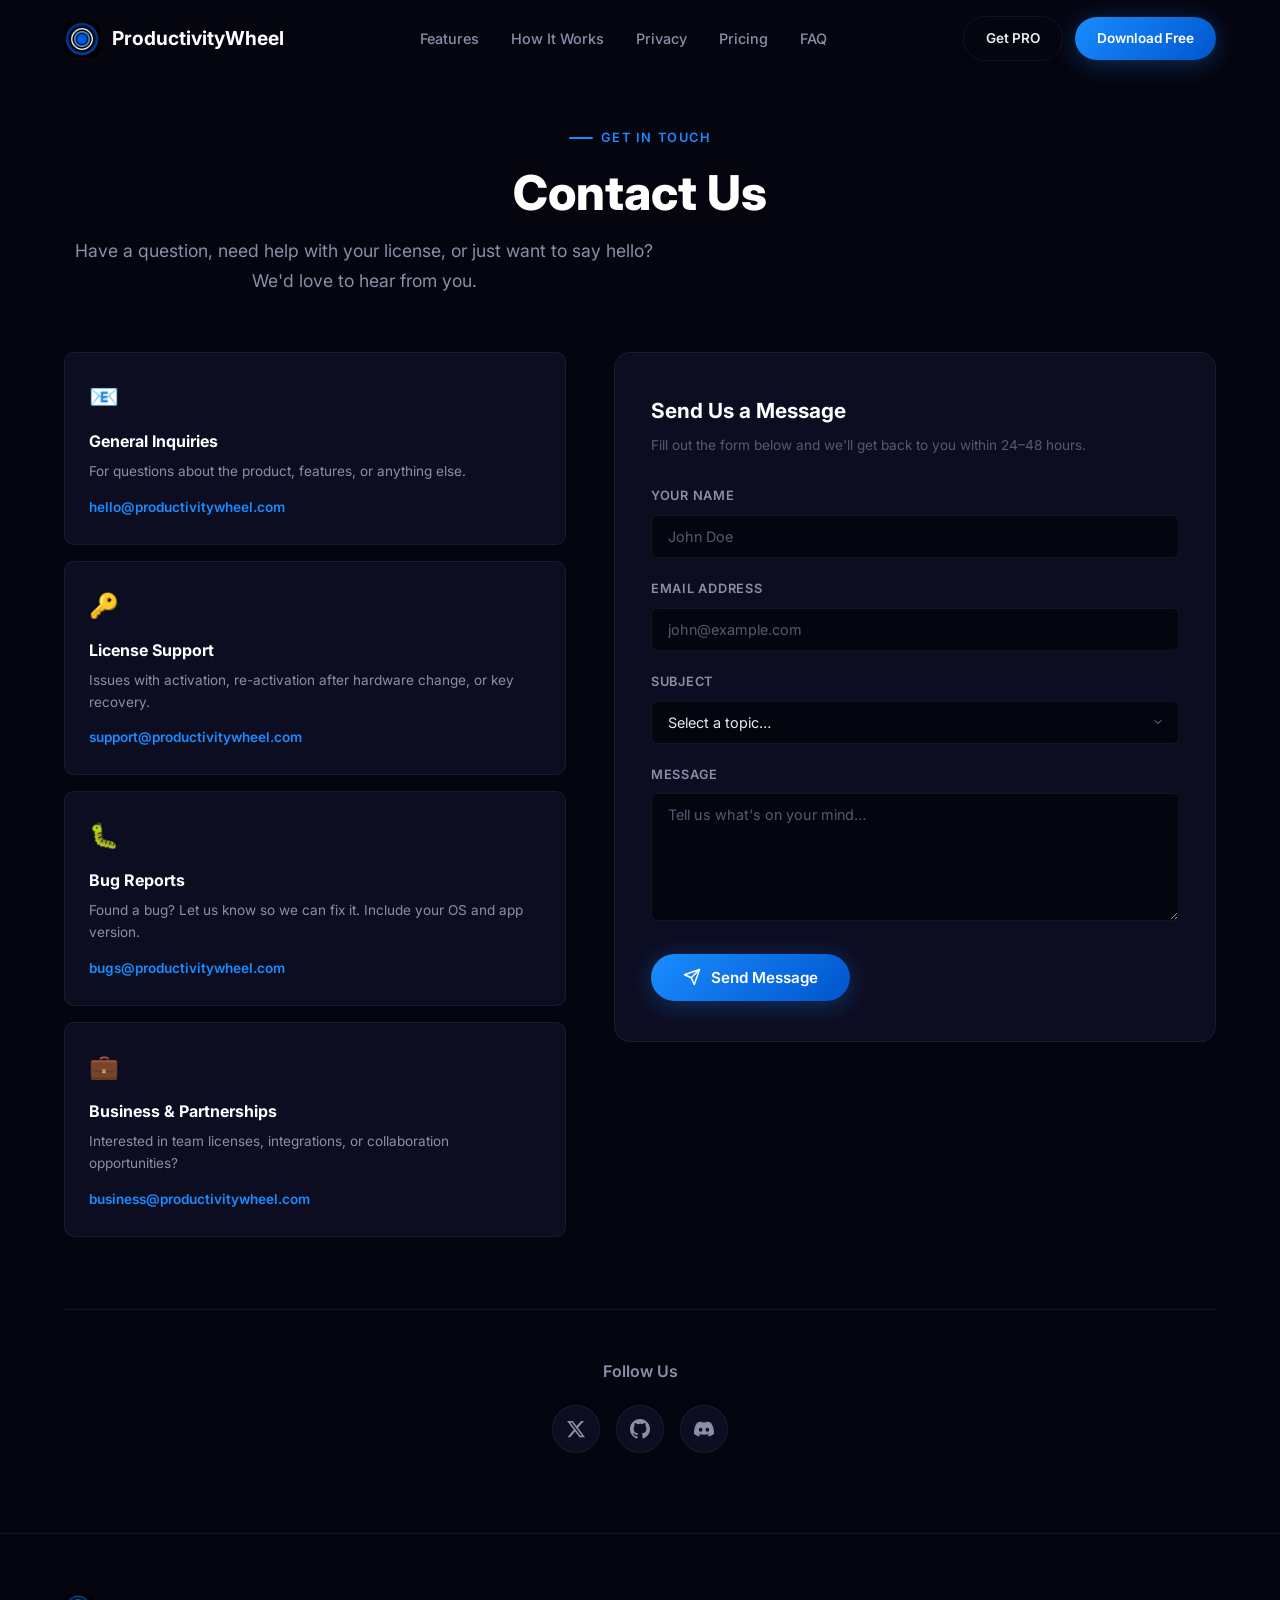
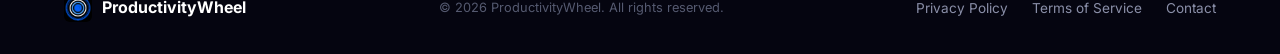
==== contact.html @ a4d05078 "ProductivityWheel Website" ====
<!DOCTYPE html>
<html lang="en">
<head>
  <meta charset="UTF-8" />
  <meta name="viewport" content="width=device-width, initial-scale=1.0" />
  <title>Contact Us — ProductivityWheel</title>
  <meta name="description" content="Get in touch with the ProductivityWheel team. Reach out for support, licensing questions, or business inquiries." />
  <link rel="icon" type="image/png" href="assets/images/logo.png" />
  <link rel="stylesheet" href="styles.css" />
</head>
<body>

  <!-- ====== NAVBAR ====== -->
  <nav class="navbar scrolled" id="navbar">
    <div class="container">
      <a href="index.html" class="navbar__logo">
        <img src="assets/images/logo.png" alt="ProductivityWheel Logo" />
        <span>ProductivityWheel</span>
      </a>
      <ul class="navbar__links" id="nav-links">
        <li><a href="index.html#features">Features</a></li>
        <li><a href="index.html#how-it-works">How It Works</a></li>
        <li><a href="index.html#privacy">Privacy</a></li>
        <li><a href="index.html#pricing">Pricing</a></li>
        <li><a href="index.html#faq">FAQ</a></li>
      </ul>
      <div class="navbar__cta">
        <a href="index.html#pricing" class="btn btn--outline btn--sm">Get PRO</a>
        <a href="index.html#download" class="btn btn--primary btn--sm">Download Free</a>
      </div>
      <button class="navbar__toggle" id="nav-toggle" aria-label="Toggle navigation" aria-expanded="false">
        <span></span><span></span><span></span>
      </button>
    </div>
  </nav>

  <!-- ====== CONTACT PAGE ====== -->
  <main class="legal-page contact-page">
    <div class="container">

      <div class="legal-page__header animate-on-scroll">
        <span class="section-label">Get In Touch</span>
        <h1 class="section-title">Contact Us</h1>
        <p class="section-subtitle">Have a question, need help with your license, or just want to say hello? We'd love to hear from you.</p>
      </div>

      <div class="contact-grid animate-on-scroll">

        <!-- Contact Cards -->
        <div class="contact-cards">

          <div class="contact-card">
            <div class="contact-card__icon">📧</div>
            <h3 class="contact-card__title">General Inquiries</h3>
            <p class="contact-card__desc">For questions about the product, features, or anything else.</p>
            <!-- PLACEHOLDER: Replace with real email -->
            <a href="mailto:hello@productivitywheel.com" class="contact-card__link">hello@productivitywheel.com</a>
          </div>

          <div class="contact-card">
            <div class="contact-card__icon">🔑</div>
            <h3 class="contact-card__title">License Support</h3>
            <p class="contact-card__desc">Issues with activation, re-activation after hardware change, or key recovery.</p>
            <!-- PLACEHOLDER: Replace with real email -->
            <a href="mailto:support@productivitywheel.com" class="contact-card__link">support@productivitywheel.com</a>
          </div>

          <div class="contact-card">
            <div class="contact-card__icon">🐛</div>
            <h3 class="contact-card__title">Bug Reports</h3>
            <p class="contact-card__desc">Found a bug? Let us know so we can fix it. Include your OS and app version.</p>
            <!-- PLACEHOLDER: Replace with real email or link -->
            <a href="mailto:bugs@productivitywheel.com" class="contact-card__link">bugs@productivitywheel.com</a>
          </div>

          <div class="contact-card">
            <div class="contact-card__icon">💼</div>
            <h3 class="contact-card__title">Business & Partnerships</h3>
            <p class="contact-card__desc">Interested in team licenses, integrations, or collaboration opportunities?</p>
            <!-- PLACEHOLDER: Replace with real email -->
            <a href="mailto:business@productivitywheel.com" class="contact-card__link">business@productivitywheel.com</a>
          </div>

        </div>

        <!-- Contact Form -->
        <div class="contact-form-wrapper">
          <h2 class="contact-form__title">Send Us a Message</h2>
          <p class="contact-form__subtitle">Fill out the form below and we'll get back to you within 24–48 hours.</p>

          <form class="contact-form" id="contact-form" action="#" method="POST">
            <div class="contact-form__group">
              <label for="contact-name" class="contact-form__label">Your Name</label>
              <input type="text" id="contact-name" name="name" class="contact-form__input" placeholder="John Doe" required />
            </div>

            <div class="contact-form__group">
              <label for="contact-email" class="contact-form__label">Email Address</label>
              <input type="email" id="contact-email" name="email" class="contact-form__input" placeholder="john@example.com" required />
            </div>

            <div class="contact-form__group">
              <label for="contact-subject" class="contact-form__label">Subject</label>
              <select id="contact-subject" name="subject" class="contact-form__input contact-form__select" required>
                <option value="" disabled selected>Select a topic…</option>
                <option value="general">General Question</option>
                <option value="license">License / Activation Issue</option>
                <option value="bug">Bug Report</option>
                <option value="feature">Feature Request</option>
                <option value="refund">Refund Request</option>
                <option value="business">Business Inquiry</option>
                <option value="other">Other</option>
              </select>
            </div>

            <div class="contact-form__group">
              <label for="contact-message" class="contact-form__label">Message</label>
              <textarea id="contact-message" name="message" class="contact-form__input contact-form__textarea" placeholder="Tell us what's on your mind…" rows="6" required></textarea>
            </div>

            <button type="submit" class="btn btn--primary contact-form__submit">
              <svg width="18" height="18" viewBox="0 0 24 24" fill="none" stroke="currentColor" stroke-width="2" stroke-linecap="round" stroke-linejoin="round"><line x1="22" y1="2" x2="11" y2="13"/><polygon points="22 2 15 22 11 13 2 9 22 2"/></svg>
              Send Message
            </button>
          </form>

          <!-- Success message (hidden by default) -->
          <div class="contact-form__success" id="form-success">
            <span class="contact-form__success-icon">✅</span>
            <h3>Message Sent!</h3>
            <p>Thank you for reaching out. We'll get back to you within 24–48 hours.</p>
          </div>
        </div>

      </div>

      <!-- Social / Additional Links -->
      <div class="contact-social animate-on-scroll">
        <h3 class="contact-social__title">Follow Us</h3>
        <div class="contact-social__links">
          <!-- PLACEHOLDER: Replace with real social links -->
          <a href="#" class="contact-social__link" aria-label="Twitter / X">
            <svg width="20" height="20" viewBox="0 0 24 24" fill="currentColor"><path d="M18.244 2.25h3.308l-7.227 8.26 8.502 11.24H16.17l-5.214-6.817L4.99 21.75H1.68l7.73-8.835L1.254 2.25H8.08l4.713 6.231zm-1.161 17.52h1.833L7.084 4.126H5.117z"/></svg>
          </a>
          <a href="#" class="contact-social__link" aria-label="GitHub">
            <svg width="20" height="20" viewBox="0 0 24 24" fill="currentColor"><path d="M12 0c-6.626 0-12 5.373-12 12 0 5.302 3.438 9.8 8.207 11.387.599.111.793-.261.793-.577v-2.234c-3.338.726-4.033-1.416-4.033-1.416-.546-1.387-1.333-1.756-1.333-1.756-1.089-.745.083-.729.083-.729 1.205.084 1.839 1.237 1.839 1.237 1.07 1.834 2.807 1.304 3.492.997.107-.775.418-1.305.762-1.604-2.665-.305-5.467-1.334-5.467-5.931 0-1.311.469-2.381 1.236-3.221-.124-.303-.535-1.524.117-3.176 0 0 1.008-.322 3.301 1.23A11.509 11.509 0 0112 5.803c1.02.005 2.047.138 3.006.404 2.291-1.552 3.297-1.23 3.297-1.23.653 1.653.242 2.874.118 3.176.77.84 1.235 1.911 1.235 3.221 0 4.609-2.807 5.624-5.479 5.921.43.372.823 1.102.823 2.222v3.293c0 .319.192.694.801.576C20.566 21.797 24 17.3 24 12c0-6.627-5.373-12-12-12z"/></svg>
          </a>
          <a href="#" class="contact-social__link" aria-label="Discord">
            <svg width="20" height="20" viewBox="0 0 24 24" fill="currentColor"><path d="M20.317 4.37a19.791 19.791 0 00-4.885-1.515.074.074 0 00-.079.037c-.21.375-.444.864-.608 1.25a18.27 18.27 0 00-5.487 0 12.64 12.64 0 00-.617-1.25.077.077 0 00-.079-.037A19.736 19.736 0 003.677 4.37a.07.07 0 00-.032.027C.533 9.046-.32 13.58.099 18.057a.082.082 0 00.031.057 19.9 19.9 0 005.993 3.03.078.078 0 00.084-.028c.462-.63.874-1.295 1.226-1.994a.076.076 0 00-.041-.106 13.107 13.107 0 01-1.872-.892.077.077 0 01-.008-.128 10.2 10.2 0 00.372-.292.074.074 0 01.077-.01c3.928 1.793 8.18 1.793 12.062 0a.074.074 0 01.078.01c.12.098.246.198.373.292a.077.077 0 01-.006.127 12.299 12.299 0 01-1.873.892.077.077 0 00-.041.107c.36.698.772 1.362 1.225 1.993a.076.076 0 00.084.028 19.839 19.839 0 006.002-3.03.077.077 0 00.032-.054c.5-5.177-.838-9.674-3.549-13.66a.061.061 0 00-.031-.03zM8.02 15.33c-1.183 0-2.157-1.085-2.157-2.419 0-1.333.956-2.419 2.157-2.419 1.21 0 2.176 1.096 2.157 2.42 0 1.333-.956 2.418-2.157 2.418zm7.975 0c-1.183 0-2.157-1.085-2.157-2.419 0-1.333.956-2.419 2.157-2.419 1.21 0 2.176 1.096 2.157 2.42 0 1.333-.946 2.418-2.157 2.418z"/></svg>
          </a>
        </div>
      </div>

    </div>
  </main>

  <!-- ====== FOOTER ====== -->
  <footer class="footer">
    <div class="container">
      <div class="footer__brand">
        <img src="assets/images/logo.png" alt="ProductivityWheel" />
        <span>ProductivityWheel</span>
      </div>
      <p class="footer__copy">&copy; 2026 ProductivityWheel. All rights reserved.</p>
      <ul class="footer__links">
        <li><a href="privacy.html">Privacy Policy</a></li>
        <li><a href="terms.html">Terms of Service</a></li>
        <li><a href="contact.html">Contact</a></li>
      </ul>
    </div>
  </footer>

  <script src="script.js"></script>
</body>
</html>
---- styles.css ----
/* ============================================
   ProductivityWheel — Landing Page Styles
   Design: Deep space dark + electric blue
   ============================================ */

/* --- Reset & Base --- */
@import url('https://fonts.googleapis.com/css2?family=Inter:wght@300;400;500;600;700;800;900&display=swap');

*, *::before, *::after { margin: 0; padding: 0; box-sizing: border-box; }

:root {
  --bg-primary: #050510;
  --bg-secondary: #0a0a1a;
  --bg-card: #0d0d22;
  --bg-card-hover: #12123a;
  --blue-core: #1a8cff;
  --blue-glow: #3399ff;
  --blue-deep: #0055cc;
  --blue-light: #66b3ff;
  --blue-subtle: rgba(26, 140, 255, 0.08);
  --white: #ffffff;
  --text-primary: #e8eaf0;
  --text-secondary: #8a8fa8;
  --text-muted: #555a70;
  --border: rgba(255, 255, 255, 0.06);
  --border-hover: rgba(26, 140, 255, 0.3);
  --radius: 16px;
  --radius-sm: 10px;
  --radius-xs: 6px;
  --shadow-glow: 0 0 60px rgba(26, 140, 255, 0.15);
  --shadow-card: 0 4px 30px rgba(0, 0, 0, 0.4);
  --transition: 0.3s cubic-bezier(0.4, 0, 0.2, 1);
  --max-width: 1200px;
}

html { scroll-behavior: smooth; font-size: 16px; }

body {
  font-family: 'Inter', -apple-system, BlinkMacSystemFont, sans-serif;
  background: var(--bg-primary);
  color: var(--text-primary);
  line-height: 1.7;
  overflow-x: hidden;
  -webkit-font-smoothing: antialiased;
}

a { color: var(--blue-core); text-decoration: none; transition: color var(--transition); }
a:hover { color: var(--blue-light); }

img { max-width: 100%; height: auto; display: block; }

.container { max-width: var(--max-width); margin: 0 auto; padding: 0 24px; }

/* --- Utility --- */
.badge {
  display: inline-block;
  padding: 6px 16px;
  border-radius: 50px;
  font-size: 0.75rem;
  font-weight: 600;
  letter-spacing: 0.08em;
  text-transform: uppercase;
}
.badge--blue { background: var(--blue-subtle); color: var(--blue-core); border: 1px solid rgba(26, 140, 255, 0.2); }
.badge--pro { background: rgba(255, 180, 0, 0.1); color: #ffb400; border: 1px solid rgba(255, 180, 0, 0.2); }

/* --- Buttons --- */
.btn {
  display: inline-flex;
  align-items: center;
  gap: 10px;
  padding: 14px 32px;
  border-radius: 50px;
  font-family: inherit;
  font-size: 0.95rem;
  font-weight: 600;
  border: none;
  cursor: pointer;
  transition: all var(--transition);
  text-decoration: none;
}
.btn--primary {
  background: linear-gradient(135deg, var(--blue-core), var(--blue-deep));
  color: var(--white);
  box-shadow: 0 4px 25px rgba(26, 140, 255, 0.3);
}
.btn--primary:hover {
  transform: translateY(-2px);
  box-shadow: 0 8px 35px rgba(26, 140, 255, 0.45);
  color: var(--white);
}
.btn--outline {
  background: transparent;
  color: var(--text-primary);
  border: 1px solid var(--border);
}
.btn--outline:hover {
  border-color: var(--border-hover);
  background: var(--blue-subtle);
  color: var(--white);
}
.btn--sm { padding: 10px 22px; font-size: 0.85rem; }

/* --- Section Titles --- */
.section-label {
  display: inline-flex;
  align-items: center;
  gap: 8px;
  color: var(--blue-core);
  font-size: 0.8rem;
  font-weight: 600;
  letter-spacing: 0.12em;
  text-transform: uppercase;
  margin-bottom: 16px;
}
.section-label::before {
  content: '';
  width: 24px;
  height: 2px;
  background: var(--blue-core);
  border-radius: 2px;
}
.section-title {
  font-size: clamp(2rem, 4vw, 3rem);
  font-weight: 800;
  line-height: 1.15;
  margin-bottom: 16px;
  color: var(--white);
}
.section-subtitle {
  font-size: 1.1rem;
  color: var(--text-secondary);
  max-width: 600px;
  line-height: 1.7;
}

/* ============================================
   NAVBAR
   ============================================ */
.navbar {
  position: fixed;
  top: 0; left: 0; right: 0;
  z-index: 1000;
  padding: 16px 0;
  transition: all var(--transition);
}
.navbar.scrolled {
  background: rgba(5, 5, 16, 0.85);
  backdrop-filter: blur(20px);
  -webkit-backdrop-filter: blur(20px);
  border-bottom: 1px solid var(--border);
  padding: 10px 0;
}
.navbar .container {
  display: flex;
  align-items: center;
  justify-content: space-between;
}
.navbar__logo {
  display: flex;
  align-items: center;
  gap: 12px;
  font-size: 1.2rem;
  font-weight: 700;
  color: var(--white);
}
.navbar__logo img { width: 36px; height: 36px; border-radius: 8px; }
.navbar__links { display: flex; align-items: center; gap: 32px; list-style: none; }
.navbar__links a {
  color: var(--text-secondary);
  font-size: 0.9rem;
  font-weight: 500;
  transition: color var(--transition);
}
.navbar__links a:hover { color: var(--white); }
.navbar__cta { display: flex; align-items: center; gap: 12px; }

/* Mobile menu */
.navbar__toggle {
  display: none;
  background: none;
  border: none;
  cursor: pointer;
  flex-direction: column;
  gap: 5px;
  padding: 4px;
}
.navbar__toggle span {
  display: block;
  width: 24px;
  height: 2px;
  background: var(--text-primary);
  border-radius: 2px;
  transition: all var(--transition);
}

/* ============================================
   HERO
   ============================================ */
.hero {
  position: relative;
  min-height: 100vh;
  display: flex;
  align-items: center;
  padding: 120px 0 80px;
  overflow: hidden;
}
.hero__bg {
  position: absolute;
  inset: 0;
  background: url('assets/images/hero-bg.png') center/cover no-repeat;
  opacity: 0.3;
}
.hero__bg::after {
  content: '';
  position: absolute;
  inset: 0;
  background: linear-gradient(180deg, transparent 40%, var(--bg-primary) 100%);
}
.hero .container {
  position: relative;
  z-index: 2;
  display: grid;
  grid-template-columns: 1fr 1fr;
  gap: 60px;
  align-items: center;
}
.hero__content { max-width: 560px; }
.hero__badge { margin-bottom: 24px; }
.hero__title {
  font-size: clamp(2.5rem, 5vw, 3.8rem);
  font-weight: 900;
  line-height: 1.08;
  margin-bottom: 20px;
  color: var(--white);
}
.hero__title span {
  background: linear-gradient(135deg, var(--blue-core), var(--blue-light));
  -webkit-background-clip: text;
  -webkit-text-fill-color: transparent;
  background-clip: text;
}
.hero__subtitle {
  font-size: 1.15rem;
  color: var(--text-secondary);
  margin-bottom: 36px;
  line-height: 1.8;
}
.hero__actions { display: flex; gap: 16px; flex-wrap: wrap; }
.hero__stats {
  display: flex;
  gap: 40px;
  margin-top: 48px;
  padding-top: 32px;
  border-top: 1px solid var(--border);
}
.hero__stat-value {
  font-size: 1.8rem;
  font-weight: 800;
  color: var(--white);
}
.hero__stat-label {
  font-size: 0.8rem;
  color: var(--text-muted);
  margin-top: 4px;
}
.hero__visual {
  display: flex;
  justify-content: center;
  align-items: center;
}
.hero__image-wrapper {
  position: relative;
  border-radius: var(--radius);
  overflow: hidden;
  box-shadow: var(--shadow-glow), var(--shadow-card);
  border: 1px solid var(--border);
}
.hero__image-wrapper img { border-radius: var(--radius); }
.hero__image-wrapper::before {
  content: '';
  position: absolute;
  inset: -2px;
  border-radius: calc(var(--radius) + 2px);
  background: linear-gradient(135deg, var(--blue-core), transparent, var(--blue-deep));
  z-index: -1;
  opacity: 0.5;
}

/* ============================================
   FEATURES
   ============================================ */
.features { padding: 120px 0; }
.features__header { text-align: center; margin-bottom: 64px; }
.features__header .section-subtitle { margin: 0 auto; }
.features__grid {
  display: grid;
  grid-template-columns: repeat(3, 1fr);
  gap: 24px;
}
.feature-card {
  background: var(--bg-card);
  border: 1px solid var(--border);
  border-radius: var(--radius);
  padding: 36px 28px;
  transition: all var(--transition);
  position: relative;
  overflow: hidden;
}
.feature-card::before {
  content: '';
  position: absolute;
  top: 0; left: 0; right: 0;
  height: 2px;
  background: linear-gradient(90deg, transparent, var(--blue-core), transparent);
  opacity: 0;
  transition: opacity var(--transition);
}
.feature-card:hover {
  border-color: var(--border-hover);
  background: var(--bg-card-hover);
  transform: translateY(-4px);
  box-shadow: var(--shadow-glow);
}
.feature-card:hover::before { opacity: 1; }
.feature-card__icon {
  width: 48px;
  height: 48px;
  border-radius: 12px;
  background: var(--blue-subtle);
  display: flex;
  align-items: center;
  justify-content: center;
  font-size: 1.4rem;
  margin-bottom: 20px;
}
.feature-card__title {
  font-size: 1.1rem;
  font-weight: 700;
  color: var(--white);
  margin-bottom: 10px;
}
.feature-card__desc {
  font-size: 0.9rem;
  color: var(--text-secondary);
  line-height: 1.7;
}

/* ============================================
   HOW IT WORKS
   ============================================ */
.how-it-works {
  padding: 120px 0;
  background: var(--bg-secondary);
  position: relative;
}
.how-it-works__header { text-align: center; margin-bottom: 72px; }
.how-it-works__header .section-subtitle { margin: 0 auto; }
.steps {
  display: grid;
  grid-template-columns: repeat(4, 1fr);
  gap: 32px;
  position: relative;
}
.steps::before {
  content: '';
  position: absolute;
  top: 36px;
  left: 12%;
  right: 12%;
  height: 2px;
  background: linear-gradient(90deg, transparent, var(--blue-deep), var(--blue-core), var(--blue-deep), transparent);
  opacity: 0.3;
}
.step {
  text-align: center;
  position: relative;
}
.step__number {
  width: 72px;
  height: 72px;
  border-radius: 50%;
  background: var(--bg-card);
  border: 2px solid var(--blue-core);
  display: flex;
  align-items: center;
  justify-content: center;
  font-size: 1.3rem;
  font-weight: 800;
  color: var(--blue-core);
  margin: 0 auto 20px;
  position: relative;
  z-index: 2;
  box-shadow: 0 0 30px rgba(26, 140, 255, 0.15);
}
.step__title { font-size: 1rem; font-weight: 700; color: var(--white); margin-bottom: 8px; }
.step__desc { font-size: 0.85rem; color: var(--text-secondary); line-height: 1.6; }

/* ============================================
   SCREENSHOT
   ============================================ */
.screenshot-section { padding: 120px 0; text-align: center; }
.screenshot-section__header { margin-bottom: 56px; }
.screenshot-section__header .section-subtitle { margin: 0 auto; }
.screenshot-section__image {
  max-width: 900px;
  margin: 0 auto;
  border-radius: var(--radius);
  overflow: hidden;
  box-shadow: var(--shadow-glow), 0 20px 60px rgba(0,0,0,0.5);
  border: 1px solid var(--border);
}

/* ============================================
   PRIVACY
   ============================================ */
.privacy { padding: 120px 0; background: var(--bg-secondary); }
.privacy .container {
  display: grid;
  grid-template-columns: 1fr 1fr;
  gap: 80px;
  align-items: center;
}
.privacy__list { list-style: none; display: flex; flex-direction: column; gap: 20px; margin-top: 32px; }
.privacy__item {
  display: flex;
  gap: 16px;
  align-items: flex-start;
  padding: 16px 20px;
  background: var(--bg-card);
  border: 1px solid var(--border);
  border-radius: var(--radius-sm);
  transition: all var(--transition);
}
.privacy__item:hover { border-color: var(--border-hover); }
.privacy__item-icon { font-size: 1.3rem; flex-shrink: 0; margin-top: 2px; }
.privacy__item-text { font-size: 0.9rem; color: var(--text-secondary); line-height: 1.6; }
.privacy__item-text strong { color: var(--white); display: block; margin-bottom: 2px; }
.privacy__visual {
  display: flex;
  align-items: center;
  justify-content: center;
}
.privacy__badge-large {
  width: 280px;
  height: 280px;
  border-radius: 50%;
  background: var(--bg-card);
  border: 2px solid var(--border);
  display: flex;
  flex-direction: column;
  align-items: center;
  justify-content: center;
  gap: 12px;
  box-shadow: 0 0 80px rgba(26, 140, 255, 0.1);
}
.privacy__badge-large .icon { font-size: 4rem; }
.privacy__badge-large .label {
  font-size: 1.1rem;
  font-weight: 700;
  color: var(--white);
  text-align: center;
}
.privacy__badge-large .sublabel {
  font-size: 0.8rem;
  color: var(--text-muted);
  text-align: center;
}

/* ============================================
   PRICING
   ============================================ */
.pricing { padding: 120px 0; }
.pricing__header { text-align: center; margin-bottom: 64px; }
.pricing__header .section-subtitle { margin: 0 auto; }
.pricing__grid {
  display: grid;
  grid-template-columns: repeat(2, 1fr);
  gap: 32px;
  max-width: 820px;
  margin: 0 auto;
}
.pricing-card {
  background: var(--bg-card);
  border: 1px solid var(--border);
  border-radius: var(--radius);
  padding: 40px 36px;
  position: relative;
  transition: all var(--transition);
}
.pricing-card:hover { border-color: var(--border-hover); transform: translateY(-4px); }
.pricing-card--featured {
  border-color: var(--blue-core);
  box-shadow: var(--shadow-glow);
}
.pricing-card--featured::before {
  content: 'MOST POPULAR';
  position: absolute;
  top: -12px;
  left: 50%;
  transform: translateX(-50%);
  background: linear-gradient(135deg, var(--blue-core), var(--blue-deep));
  color: var(--white);
  font-size: 0.7rem;
  font-weight: 700;
  letter-spacing: 0.1em;
  padding: 5px 16px;
  border-radius: 50px;
}
.pricing-card__name { font-size: 1.2rem; font-weight: 700; color: var(--white); margin-bottom: 8px; }
.pricing-card__price { margin-bottom: 24px; }
.pricing-card__price .amount { font-size: 3rem; font-weight: 900; color: var(--white); }
.pricing-card__price .period { font-size: 0.9rem; color: var(--text-muted); }
.pricing-card__features { list-style: none; margin-bottom: 32px; display: flex; flex-direction: column; gap: 14px; }
.pricing-card__features li {
  display: flex;
  align-items: center;
  gap: 10px;
  font-size: 0.9rem;
  color: var(--text-secondary);
}
.pricing-card__features li .check { color: var(--blue-core); font-weight: 700; }
.pricing-card__features li .cross { color: var(--text-muted); }
.pricing-card .btn { width: 100%; justify-content: center; }

/* ============================================
   TESTIMONIALS
   ============================================ */
.testimonials { padding: 120px 0; background: var(--bg-secondary); }
.testimonials__header { text-align: center; margin-bottom: 64px; }
.testimonials__header .section-subtitle { margin: 0 auto; }
.testimonials__grid {
  display: grid;
  grid-template-columns: repeat(3, 1fr);
  gap: 24px;
}
.testimonial-card {
  background: var(--bg-card);
  border: 1px solid var(--border);
  border-radius: var(--radius);
  padding: 32px 28px;
  transition: all var(--transition);
}
.testimonial-card:hover { border-color: var(--border-hover); }
.testimonial-card__stars { color: #ffb400; font-size: 0.9rem; margin-bottom: 16px; letter-spacing: 2px; }
.testimonial-card__text { font-size: 0.95rem; color: var(--text-secondary); line-height: 1.7; margin-bottom: 20px; font-style: italic; }
.testimonial-card__author { display: flex; align-items: center; gap: 12px; }
.testimonial-card__avatar {
  width: 40px;
  height: 40px;
  border-radius: 50%;
  background: linear-gradient(135deg, var(--blue-core), var(--blue-deep));
  display: flex;
  align-items: center;
  justify-content: center;
  color: var(--white);
  font-weight: 700;
  font-size: 0.85rem;
}
.testimonial-card__name { font-size: 0.9rem; font-weight: 600; color: var(--white); }
.testimonial-card__role { font-size: 0.75rem; color: var(--text-muted); }

/* ============================================
   FAQ
   ============================================ */
.faq { padding: 120px 0; }
.faq__header { text-align: center; margin-bottom: 64px; }
.faq__header .section-subtitle { margin: 0 auto; }
.faq__list { max-width: 720px; margin: 0 auto; display: flex; flex-direction: column; gap: 12px; }
.faq-item {
  background: var(--bg-card);
  border: 1px solid var(--border);
  border-radius: var(--radius-sm);
  overflow: hidden;
  transition: border-color var(--transition);
}
.faq-item.active { border-color: var(--border-hover); }
.faq-item__question {
  display: flex;
  align-items: center;
  justify-content: space-between;
  padding: 20px 24px;
  cursor: pointer;
  font-size: 0.95rem;
  font-weight: 600;
  color: var(--white);
  background: none;
  border: none;
  width: 100%;
  text-align: left;
  font-family: inherit;
  transition: color var(--transition);
}
.faq-item__question:hover { color: var(--blue-core); }
.faq-item__icon {
  font-size: 1.2rem;
  color: var(--text-muted);
  transition: transform var(--transition);
  flex-shrink: 0;
}
.faq-item.active .faq-item__icon { transform: rotate(45deg); color: var(--blue-core); }
.faq-item__answer {
  max-height: 0;
  overflow: hidden;
  transition: max-height 0.4s ease, padding 0.3s ease;
}
.faq-item.active .faq-item__answer { max-height: 300px; }
.faq-item__answer p {
  padding: 0 24px 20px;
  font-size: 0.9rem;
  color: var(--text-secondary);
  line-height: 1.7;
}

/* ============================================
   CTA
   ============================================ */
.cta {
  padding: 120px 0;
  background: var(--bg-secondary);
  text-align: center;
  position: relative;
  overflow: hidden;
}
.cta::before {
  content: '';
  position: absolute;
  width: 500px;
  height: 500px;
  border-radius: 50%;
  background: radial-gradient(circle, rgba(26, 140, 255, 0.08), transparent 70%);
  top: 50%;
  left: 50%;
  transform: translate(-50%, -50%);
}
.cta .container { position: relative; z-index: 2; }
.cta .section-title { margin-bottom: 16px; }
.cta .section-subtitle { margin: 0 auto 40px; }
.cta__actions { display: flex; gap: 16px; justify-content: center; flex-wrap: wrap; }

/* ============================================
   FOOTER
   ============================================ */
.footer { padding: 60px 0 32px; border-top: 1px solid var(--border); }
.footer .container {
  display: flex;
  align-items: center;
  justify-content: space-between;
  flex-wrap: wrap;
  gap: 24px;
}
.footer__brand { display: flex; align-items: center; gap: 10px; }
.footer__brand img { width: 28px; height: 28px; border-radius: 6px; }
.footer__brand span { font-weight: 700; color: var(--white); font-size: 1rem; }
.footer__copy { font-size: 0.8rem; color: var(--text-muted); }
.footer__links { display: flex; gap: 24px; list-style: none; }
.footer__links a { font-size: 0.85rem; color: var(--text-secondary); }
.footer__links a:hover { color: var(--white); }

/* ============================================
   ANIMATIONS
   ============================================ */
@keyframes fadeInUp {
  from { opacity: 0; transform: translateY(30px); }
  to { opacity: 1; transform: translateY(0); }
}
.animate-on-scroll { opacity: 0; transform: translateY(30px); transition: all 0.7s cubic-bezier(0.4, 0, 0.2, 1); }
.animate-on-scroll.visible { opacity: 1; transform: translateY(0); }

/* Floating glow animation for hero */
@keyframes float { 0%, 100% { transform: translateY(0); } 50% { transform: translateY(-12px); } }
.hero__image-wrapper { animation: float 6s ease-in-out infinite; }

/* Wheel spin animation for logo on hover */
@keyframes spin { from { transform: rotate(0deg); } to { transform: rotate(360deg); } }
.navbar__logo img:hover { animation: spin 2s linear infinite; }

/* ============================================
   RESPONSIVE
   ============================================ */
@media (max-width: 1024px) {
  .hero .container { grid-template-columns: 1fr; text-align: center; }
  .hero__content { max-width: 100%; }
  .hero__actions { justify-content: center; }
  .hero__stats { justify-content: center; }
  .hero__visual { margin-top: 40px; }
  .features__grid { grid-template-columns: repeat(2, 1fr); }
  .steps { grid-template-columns: repeat(2, 1fr); }
  .steps::before { display: none; }
  .privacy .container { grid-template-columns: 1fr; text-align: center; }
  .privacy__visual { order: -1; }
  .privacy__list { align-items: center; }
  .testimonials__grid { grid-template-columns: 1fr 1fr; }
}

@media (max-width: 768px) {
  .navbar__links { display: none; }
  .navbar__toggle { display: flex; }
  .navbar__links.open {
    display: flex;
    flex-direction: column;
    position: absolute;
    top: 100%;
    left: 0;
    right: 0;
    background: rgba(5, 5, 16, 0.95);
    backdrop-filter: blur(20px);
    padding: 24px;
    gap: 16px;
    border-bottom: 1px solid var(--border);
  }
  .navbar__cta .btn--outline { display: none; }
  .hero { min-height: auto; padding: 120px 0 60px; }
  .hero__title { font-size: 2.2rem; }
  .hero__stats { gap: 24px; }
  .features__grid { grid-template-columns: 1fr; }
  .steps { grid-template-columns: 1fr 1fr; }
  .pricing__grid { grid-template-columns: 1fr; max-width: 400px; }
  .testimonials__grid { grid-template-columns: 1fr; }
  .section-title { font-size: 1.8rem; }
}

@media (max-width: 480px) {
  .hero__stats { flex-direction: column; gap: 16px; align-items: center; }
  .hero__actions { flex-direction: column; align-items: center; }
  .btn { width: 100%; justify-content: center; }
  .steps { grid-template-columns: 1fr; }
}

/* ============================================
   LEGAL / INNER PAGES
   ============================================ */
.legal-page {
  padding: 120px 0 80px;
  min-height: 80vh;
}
.legal-page__header {
  text-align: center;
  margin-bottom: 56px;
}
.legal-page__meta {
  font-size: 0.85rem;
  color: var(--text-muted);
  margin-top: 8px;
}
.legal-page__body {
  max-width: 780px;
  margin: 0 auto;
}
.legal-page__body section {
  margin-bottom: 40px;
}
.legal-page__body h2 {
  font-size: 1.3rem;
  font-weight: 700;
  color: var(--white);
  margin-bottom: 14px;
  padding-bottom: 8px;
  border-bottom: 1px solid var(--border);
}
.legal-page__body h3 {
  font-size: 1.05rem;
  font-weight: 600;
  color: var(--text-primary);
  margin: 20px 0 10px;
}
.legal-page__body p {
  font-size: 0.92rem;
  color: var(--text-secondary);
  line-height: 1.8;
  margin-bottom: 12px;
}
.legal-page__body ul {
  list-style: none;
  padding: 0;
  margin-bottom: 14px;
}
.legal-page__body ul li {
  position: relative;
  padding-left: 20px;
  font-size: 0.9rem;
  color: var(--text-secondary);
  line-height: 1.7;
  margin-bottom: 8px;
}
.legal-page__body ul li::before {
  content: '•';
  position: absolute;
  left: 0;
  color: var(--blue-core);
  font-weight: 700;
}
.legal-page__body ul li strong {
  color: var(--text-primary);
}
.legal-page__body code {
  background: var(--blue-subtle);
  color: var(--blue-light);
  padding: 2px 8px;
  border-radius: 4px;
  font-size: 0.85rem;
  font-family: 'SF Mono', 'Fira Code', monospace;
}

/* ============================================
   CONTACT PAGE
   ============================================ */
.contact-grid {
  display: grid;
  grid-template-columns: 1fr 1.2fr;
  gap: 48px;
  align-items: start;
}
.contact-cards {
  display: flex;
  flex-direction: column;
  gap: 16px;
}
.contact-card {
  background: var(--bg-card);
  border: 1px solid var(--border);
  border-radius: var(--radius-sm);
  padding: 24px;
  transition: all var(--transition);
}
.contact-card:hover {
  border-color: var(--border-hover);
  transform: translateY(-2px);
}
.contact-card__icon {
  font-size: 1.5rem;
  margin-bottom: 10px;
}
.contact-card__title {
  font-size: 1rem;
  font-weight: 700;
  color: var(--white);
  margin-bottom: 6px;
}
.contact-card__desc {
  font-size: 0.85rem;
  color: var(--text-secondary);
  line-height: 1.6;
  margin-bottom: 10px;
}
.contact-card__link {
  font-size: 0.85rem;
  font-weight: 600;
  color: var(--blue-core);
}
.contact-card__link:hover {
  color: var(--blue-light);
}

/* Contact Form */
.contact-form-wrapper {
  background: var(--bg-card);
  border: 1px solid var(--border);
  border-radius: var(--radius);
  padding: 40px 36px;
}
.contact-form__title {
  font-size: 1.3rem;
  font-weight: 700;
  color: var(--white);
  margin-bottom: 6px;
}
.contact-form__subtitle {
  font-size: 0.85rem;
  color: var(--text-muted);
  margin-bottom: 28px;
}
.contact-form__group {
  margin-bottom: 20px;
}
.contact-form__label {
  display: block;
  font-size: 0.8rem;
  font-weight: 600;
  color: var(--text-secondary);
  margin-bottom: 8px;
  text-transform: uppercase;
  letter-spacing: 0.06em;
}
.contact-form__input {
  width: 100%;
  padding: 12px 16px;
  background: var(--bg-primary);
  border: 1px solid var(--border);
  border-radius: var(--radius-xs);
  color: var(--text-primary);
  font-family: inherit;
  font-size: 0.9rem;
  transition: border-color var(--transition), box-shadow var(--transition);
  outline: none;
}
.contact-form__input::placeholder {
  color: var(--text-muted);
}
.contact-form__input:focus {
  border-color: var(--blue-core);
  box-shadow: 0 0 0 3px rgba(26, 140, 255, 0.12);
}
.contact-form__select {
  appearance: none;
  background-image: url("data:image/svg+xml,%3Csvg xmlns='http://www.w3.org/2000/svg' width='12' height='12' viewBox='0 0 24 24' fill='none' stroke='%238a8fa8' stroke-width='2' stroke-linecap='round' stroke-linejoin='round'%3E%3Cpolyline points='6 9 12 15 18 9'%3E%3C/polyline%3E%3C/svg%3E");
  background-repeat: no-repeat;
  background-position: right 14px center;
  padding-right: 40px;
  cursor: pointer;
}
.contact-form__select option {
  background: var(--bg-card);
  color: var(--text-primary);
}
.contact-form__textarea {
  resize: vertical;
  min-height: 120px;
}
.contact-form__submit {
  margin-top: 4px;
}
.contact-form__success {
  display: none;
  text-align: center;
  padding: 40px 20px;
}
.contact-form__success.visible {
  display: block;
}
.contact-form__success-icon {
  font-size: 2.5rem;
  display: block;
  margin-bottom: 12px;
}
.contact-form__success h3 {
  font-size: 1.3rem;
  font-weight: 700;
  color: var(--white);
  margin-bottom: 8px;
}
.contact-form__success p {
  font-size: 0.9rem;
  color: var(--text-secondary);
}

/* Social */
.contact-social {
  text-align: center;
  margin-top: 72px;
  padding-top: 48px;
  border-top: 1px solid var(--border);
}
.contact-social__title {
  font-size: 1rem;
  font-weight: 600;
  color: var(--text-secondary);
  margin-bottom: 20px;
}
.contact-social__links {
  display: flex;
  justify-content: center;
  gap: 16px;
}
.contact-social__link {
  width: 48px;
  height: 48px;
  border-radius: 50%;
  background: var(--bg-card);
  border: 1px solid var(--border);
  display: flex;
  align-items: center;
  justify-content: center;
  color: var(--text-secondary);
  transition: all var(--transition);
}
.contact-social__link:hover {
  border-color: var(--blue-core);
  color: var(--blue-core);
  background: var(--blue-subtle);
  transform: translateY(-3px);
}

/* Contact page responsive */
@media (max-width: 768px) {
  .contact-grid {
    grid-template-columns: 1fr;
    gap: 32px;
  }
  .contact-form-wrapper {
    padding: 28px 24px;
  }
}
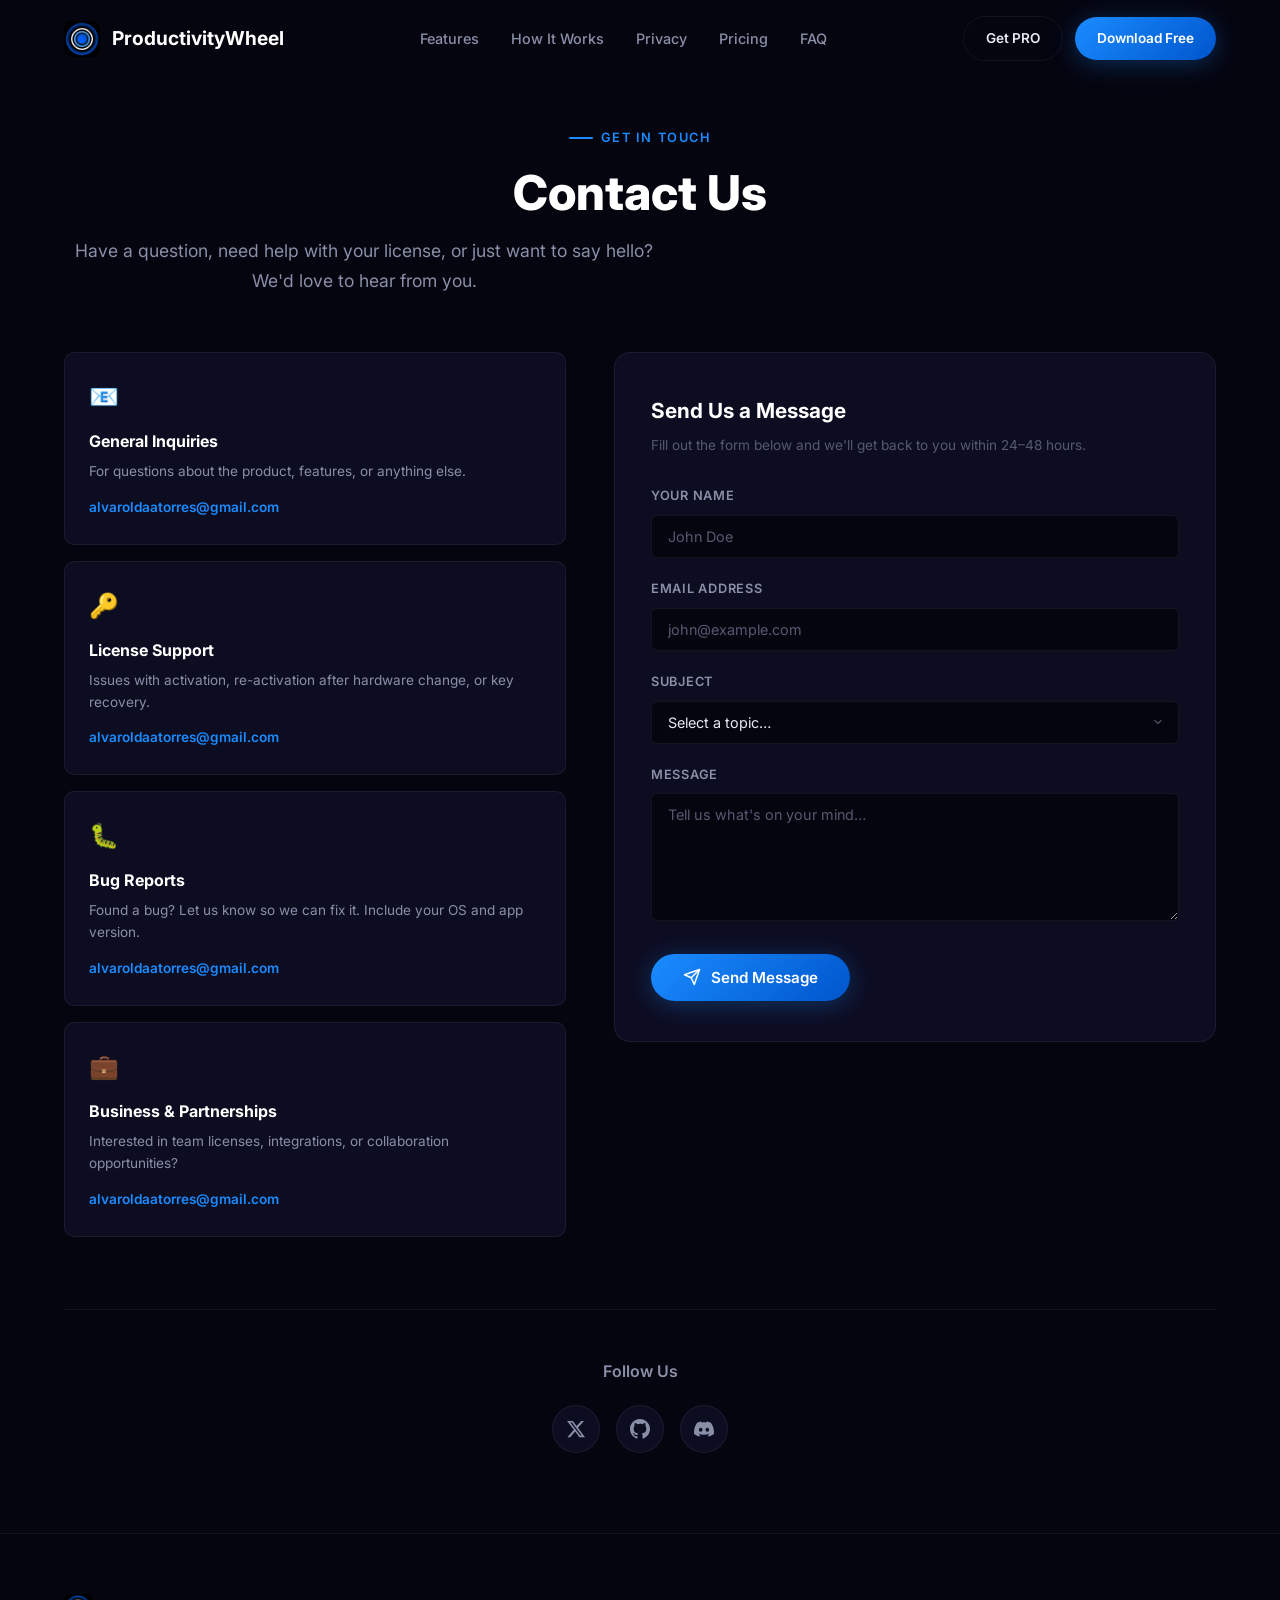
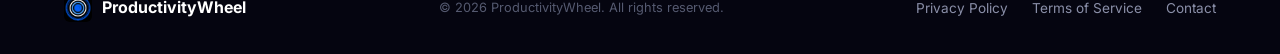
==== commit ed7fbad8: "Minor fixes and contact form" ====
--- a/contact.html
+++ b/contact.html
@@ -54,7 +54,7 @@
             <h3 class="contact-card__title">General Inquiries</h3>
             <p class="contact-card__desc">For questions about the product, features, or anything else.</p>
             <!-- PLACEHOLDER: Replace with real email -->
-            <a href="mailto:hello@productivitywheel.com" class="contact-card__link">hello@productivitywheel.com</a>
+            <a href="mailto:alvaroldaatorres@gmail.com" class="contact-card__link">alvaroldaatorres@gmail.com</a>
           </div>
 
           <div class="contact-card">
@@ -62,7 +62,7 @@
             <h3 class="contact-card__title">License Support</h3>
             <p class="contact-card__desc">Issues with activation, re-activation after hardware change, or key recovery.</p>
             <!-- PLACEHOLDER: Replace with real email -->
-            <a href="mailto:support@productivitywheel.com" class="contact-card__link">support@productivitywheel.com</a>
+            <a href="mailto:alvaroldaatorres@gmail.com" class="contact-card__link">alvaroldaatorres@gmail.com</a>
           </div>
 
           <div class="contact-card">
@@ -70,7 +70,7 @@
             <h3 class="contact-card__title">Bug Reports</h3>
             <p class="contact-card__desc">Found a bug? Let us know so we can fix it. Include your OS and app version.</p>
             <!-- PLACEHOLDER: Replace with real email or link -->
-            <a href="mailto:bugs@productivitywheel.com" class="contact-card__link">bugs@productivitywheel.com</a>
+            <a href="mailto:alvaroldaatorres@gmail.com" class="contact-card__link">alvaroldaatorres@gmail.com</a>
           </div>
 
           <div class="contact-card">
@@ -78,7 +78,7 @@
             <h3 class="contact-card__title">Business & Partnerships</h3>
             <p class="contact-card__desc">Interested in team licenses, integrations, or collaboration opportunities?</p>
             <!-- PLACEHOLDER: Replace with real email -->
-            <a href="mailto:business@productivitywheel.com" class="contact-card__link">business@productivitywheel.com</a>
+            <a href="mailto:alvaroldaatorres@gmail.com" class="contact-card__link">alvaroldaatorres@gmail.com</a>
           </div>
 
         </div>
@@ -88,7 +88,9 @@
           <h2 class="contact-form__title">Send Us a Message</h2>
           <p class="contact-form__subtitle">Fill out the form below and we'll get back to you within 24–48 hours.</p>
 
-          <form class="contact-form" id="contact-form" action="#" method="POST">
+          <form class="contact-form" id="contact-form" action="https://api.web3forms.com/submit" method="POST">
+            <input type="hidden" name="access_key" value="60be91d4-8e21-4c57-afd2-7dff52995faa">
+
             <div class="contact-form__group">
               <label for="contact-name" class="contact-form__label">Your Name</label>
               <input type="text" id="contact-name" name="name" class="contact-form__input" placeholder="John Doe" required />
